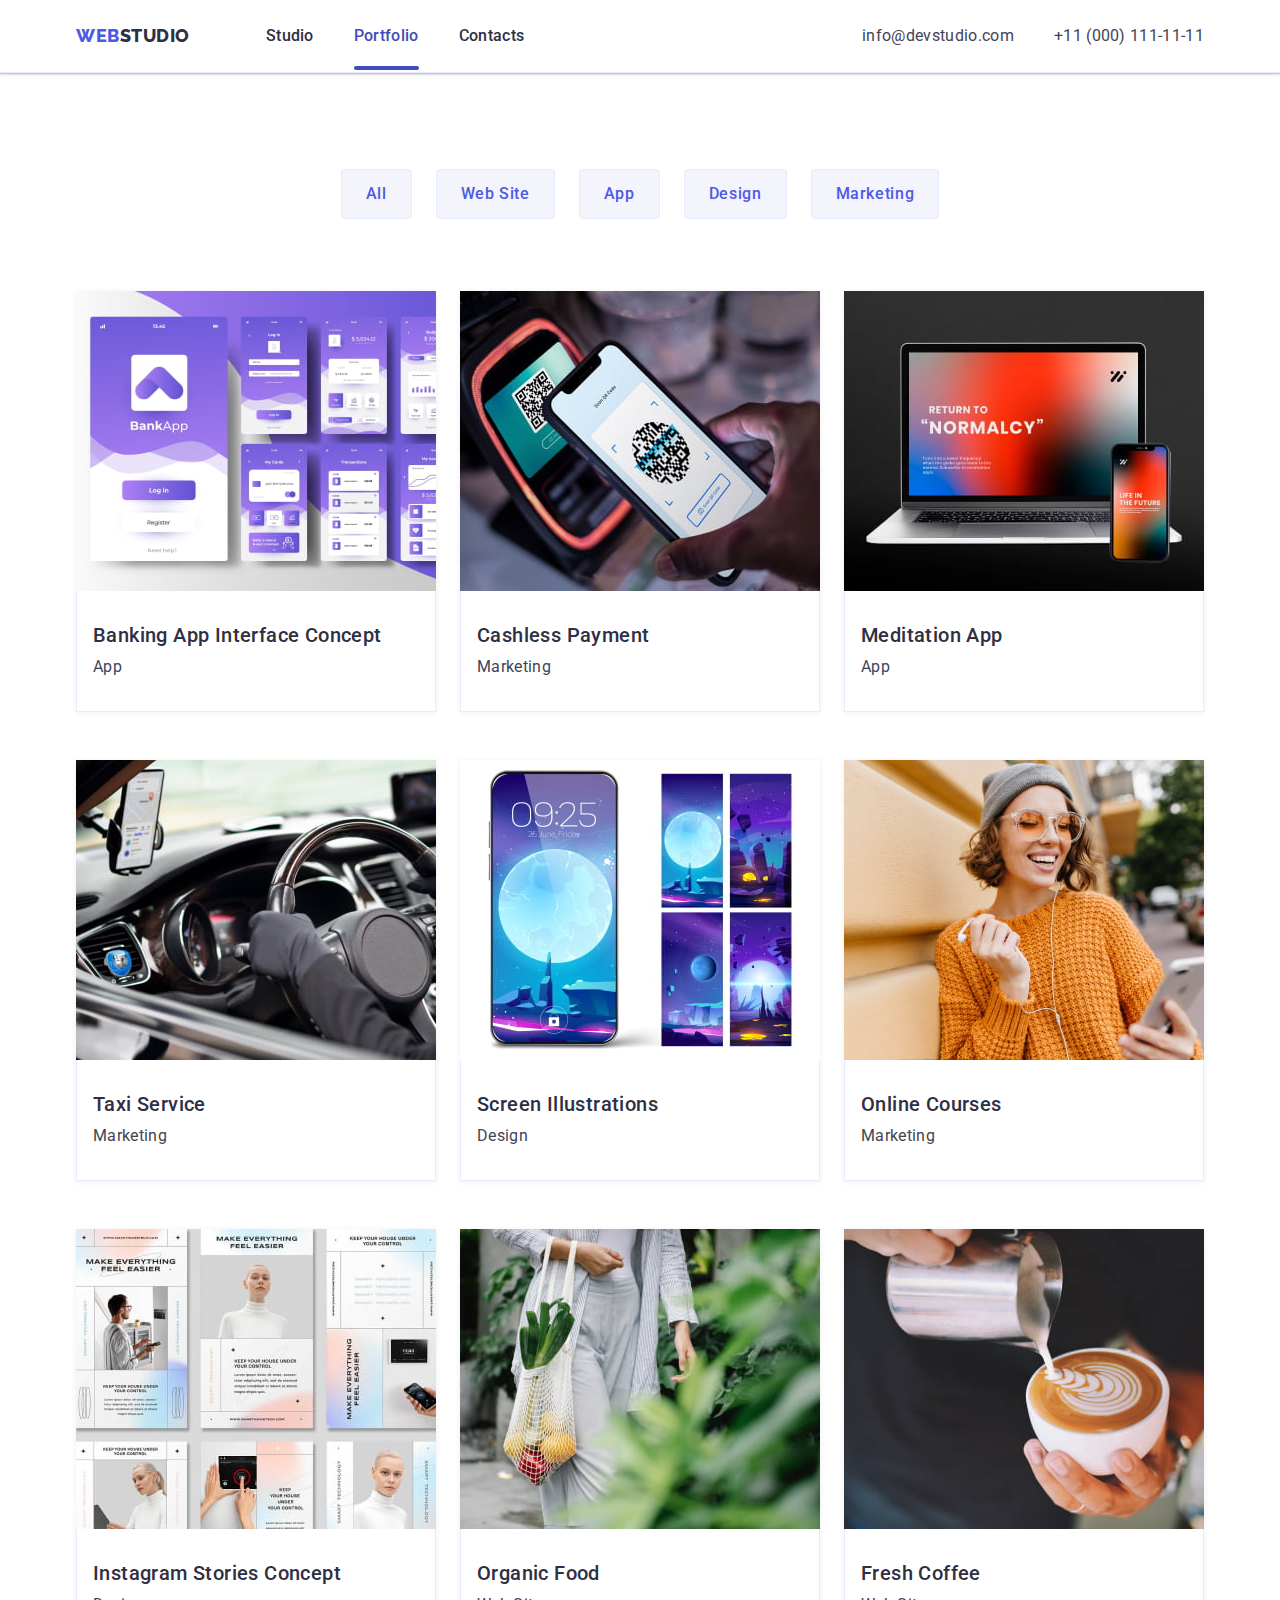
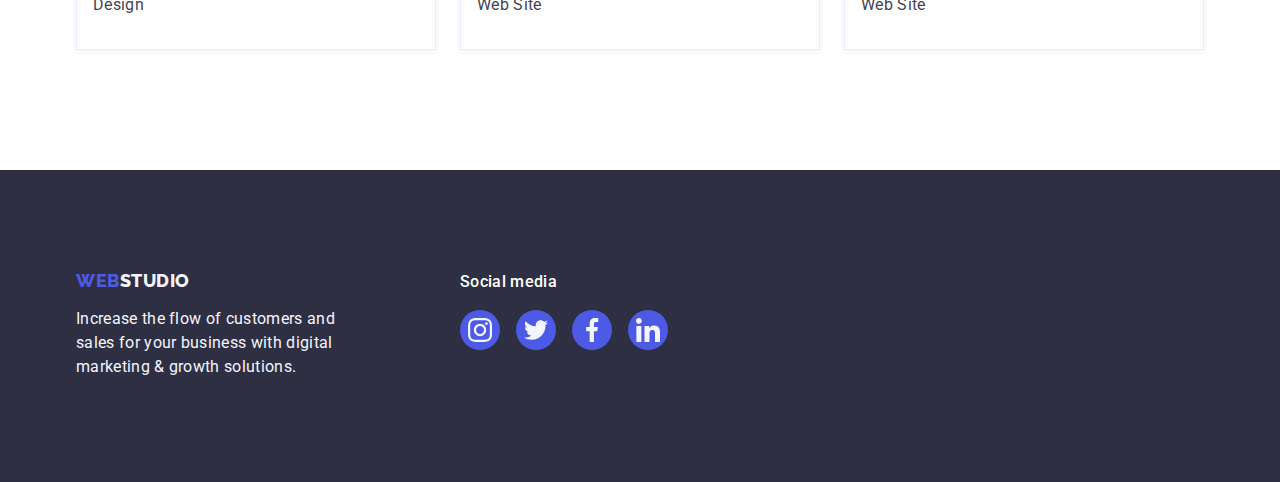
==== portfolio.html @ 7155918e "Initial commit" ====
<!DOCTYPE html>
<html lang="en">
  <head>
    <meta charset="UTF-8" />
    <meta http-equiv="X-UA-Compatible" content="IE=edge" />
    <meta name="viewport" content="width=device-width, initial-scale=1.0" />
    <title>Web Studio - Effective Solutions for Your Business</title>
    <link
      rel="stylesheet"
      href="https://cdn.jsdelivr.net/npm/modern-normalize@1.1.0/modern-normalize.min.css"
    />
    <link rel="stylesheet" href="./css/styles.css" />
    <link rel="preconnect" href="https://fonts.googleapis.com" />
    <link rel="preconnect" href="https://fonts.gstatic.com" crossorigin />
    <link
      href="https://fonts.googleapis.com/css2?family=Raleway:wght@800&family=Roboto:wght@400;500;700;900&display=swap"
      rel="stylesheet"
    />
  </head>
  <body>
    <header class="header">
      <div class="header-content container">
        <nav class="navigation">
          <a class="header-link-logo" href="./index.html"
            >Web<span class="logo-dark-color">Studio</span></a
          >
          <ul class="header-list">
            <li>
              <a class="nav-menu-item" href="./index.html">Studio</a>
            </li>
            <li>
              <a class="nav-menu-item active-page" href="./portfolio.html"
                >Portfolio</a
              >
            </li>
            <li><a class="nav-menu-item" href="">Contacts</a></li>
          </ul>
        </nav>
        <address class="address">
          <ul class="header-list">
            <li>
              <a class="address-list-item" href="mailto:info@devstudio.com"
                >info@devstudio.com</a
              >
            </li>
            <li>
              <a class="address-list-item" href="tel:+110001111111"
                >+11 (000) 111-11-11</a
              >
            </li>
          </ul>
        </address>
      </div>
    </header>
    <main>
      <section class="portfolio-section">
        <div class="container">
          <h1 class="visually-hidden" hidden>Portfolio</h1>
          <ul class="list buttons-list">
            <li><button type="button" class="filters-button">All</button></li>
            <li>
              <button type="button" class="filters-button">Web Site</button>
            </li>
            <li><button type="button" class="filters-button">App</button></li>
            <li>
              <button type="button" class="filters-button">Design</button>
            </li>
            <li>
              <button type="button" class="filters-button">Marketing</button>
            </li>
          </ul>
          <ul class="product-list">
            <li class="product-list-item">
              <a class="product-link" href="">
                <div class="product-image">
                  <img
                    src="./images/portfolio/img-1.jpg"
                    alt="Banking app"
                    width="360"
                    height="300"
                  />
                  <p class="product-overlay-text">
                    14 Stylish and User-Friendly App Design Concepts · Task
                    Manager App · Calorie Tracker App · Exotic Fruit Ecommerce
                    App · Cloud Storage App
                  </p>
                </div>
                <div class="product-description">
                  <h2 class="title">Banking App Interface Concept</h2>
                  <p class="page-text">App</p>
                </div>
              </a>
            </li>
            <li class="product-list-item">
              <a class="product-link" href="">
                <div class="product-image">
                  <img
                    src="./images/portfolio/img-2.jpg"
                    alt="Cashless payment marketing"
                    width="360"
                    height="300"
                  />
                  <p class="product-overlay-text">
                    14 Stylish and User-Friendly App Design Concepts · Task
                    Manager App · Calorie Tracker App · Exotic Fruit Ecommerce
                    App · Cloud Storage App
                  </p>
                </div>
                <div class="product-description">
                  <h2 class="title">Cashless Payment</h2>
                  <p class="page-text">Marketing</p>
                </div>
              </a>
            </li>
            <li class="product-list-item">
              <a class="product-link" href="">
                <div class="product-image">
                  <img
                    src="./images/portfolio/img-3.jpg"
                    alt="Meditation app"
                    width="360"
                    height="300"
                  />
                  <p class="product-overlay-text">
                    14 Stylish and User-Friendly App Design Concepts · Task
                    Manager App · Calorie Tracker App · Exotic Fruit Ecommerce
                    App · Cloud Storage App
                  </p>
                </div>
                <div class="product-description">
                  <h2 class="title">Meditation App</h2>
                  <p class="page-text">App</p>
                </div>
              </a>
            </li>
            <li class="product-list-item">
              <a class="product-link" href="">
                <div class="product-image">
                  <img
                    src="./images/portfolio/img-4.jpg"
                    alt="Taxi service"
                    width="360"
                    height="300"
                  />
                  <p class="product-overlay-text">
                    14 Stylish and User-Friendly App Design Concepts · Task
                    Manager App · Calorie Tracker App · Exotic Fruit Ecommerce
                    App · Cloud Storage App
                  </p>
                </div>
                <div class="product-description">
                  <h2 class="title">Taxi Service</h2>
                  <p class="page-text">Marketing</p>
                </div>
              </a>
            </li>
            <li class="product-list-item">
              <a class="product-link" href="">
                <div class="product-image">
                  <img
                    src="./images/portfolio/img-5.jpg"
                    alt="Screen illustrations design"
                    width="360"
                    height="300"
                  />
                  <p class="product-overlay-text">
                    14 Stylish and User-Friendly App Design Concepts · Task
                    Manager App · Calorie Tracker App · Exotic Fruit Ecommerce
                    App · Cloud Storage App
                  </p>
                </div>
                <div class="product-description">
                  <h2 class="title">Screen Illustrations</h2>
                  <p class="page-text">Design</p>
                </div>
              </a>
            </li>
            <li class="product-list-item">
              <a class="product-link" href="">
                <div class="product-image">
                  <img
                    src="./images/portfolio/img-6.jpg"
                    alt="Online courses marketing"
                    width="360"
                    height="300"
                  />
                  <p class="product-overlay-text">
                    14 Stylish and User-Friendly App Design Concepts · Task
                    Manager App · Calorie Tracker App · Exotic Fruit Ecommerce
                    App · Cloud Storage App
                  </p>
                </div>
                <div class="product-description">
                  <h2 class="title">Online Courses</h2>
                  <p class="page-text">Marketing</p>
                </div>
              </a>
            </li>
            <li class="product-list-item">
              <a class="product-link" href="">
                <div class="product-image">
                  <img
                    src="./images/portfolio/img-7.jpg"
                    alt="Instagram stories concept design"
                    width="360"
                    height="300"
                  />
                  <p class="product-overlay-text">
                    14 Stylish and User-Friendly App Design Concepts · Task
                    Manager App · Calorie Tracker App · Exotic Fruit Ecommerce
                    App · Cloud Storage App
                  </p>
                </div>
                <div class="product-description">
                  <h2 class="title">Instagram Stories Concept</h2>
                  <p class="page-text">Design</p>
                </div>
              </a>
            </li>
            <li class="product-list-item">
              <a class="product-link" href="">
                <div class="product-image">
                  <img
                    src="./images/portfolio/img-8.jpg"
                    alt="Organic food web site"
                    width="360"
                    height="300"
                  />
                  <p class="product-overlay-text">
                    14 Stylish and User-Friendly App Design Concepts · Task
                    Manager App · Calorie Tracker App · Exotic Fruit Ecommerce
                    App · Cloud Storage App
                  </p>
                </div>
                <div class="product-description">
                  <h2 class="title">Organic Food</h2>
                  <p class="page-text">Web Site</p>
                </div>
              </a>
            </li>
            <li class="product-list-item">
              <a class="product-link" href="">
                <div class="product-image">
                  <img
                    src="./images/portfolio/img-9.jpg"
                    alt="Fresh coffee web site"
                    width="360"
                    height="300"
                  />
                  <p class="product-overlay-text">
                    14 Stylish and User-Friendly App Design Concepts · Task
                    Manager App · Calorie Tracker App · Exotic Fruit Ecommerce
                    App · Cloud Storage App
                  </p>
                </div>
                <div class="product-description">
                  <h2 class="title">Fresh Coffee</h2>
                  <p class="page-text">Web Site</p>
                </div>
              </a>
            </li>
          </ul>
        </div>
      </section>
    </main>
    <footer class="footer">
      <div class="container footer-box">
        <div class="footer-text-box">
          <a class="footer-link-logo" href=""
            >Web<span class="logo-light-color">Studio</span></a
          >
          <p class="footer-text">
            Increase the flow of customers and sales for your business with
            digital marketing & growth solutions.
          </p>
        </div>
        <div class="footer-social-media">
          <p class="footer-social-media-title">Social media</p>
          <ul class="footer-social-links">
            <li class="social-links-item">
              <a
                class="social-links-link"
                href="https://www.instagram.com"
                target="_blank"
                rel="noopener noreferrer"
              >
                <svg class="social-links-icon" width="24" height="24">
                  <use href="./images/icons.svg#icon-instagram-2"></use>
                </svg>
              </a>
            </li>
            <li class="social-links-item">
              <a
                class="social-links-link"
                href="https://www.twitter.com"
                target="_blank"
                rel="noopener noreferrer"
              >
                <svg class="social-links-icon" width="24" height="24">
                  <use href="./images/icons.svg#icon-twitter-1"></use>
                </svg>
              </a>
            </li>
            <li class="social-links-item">
              <a
                class="social-links-link"
                href="https://www.facebook.com"
                target="_blank"
                rel="noopener noreferrer"
              >
                <svg class="social-links-icon" width="24" height="24">
                  <use href="./images/icons.svg#icon-facebook-1"></use>
                </svg>
              </a>
            </li>
            <li class="social-links-item">
              <a
                class="social-links-link"
                href="https://www.linkedin.com"
                target="_blank"
                rel="noopener noreferrer"
              >
                <svg class="social-links-icon" width="24" height="24">
                  <use href="./images/icons.svg#icon-linkedin-1"></use>
                </svg>
              </a>
            </li>
          </ul>
        </div>
      </div>
    </footer>
  </body>
</html>
---- css/styles.css ----
/**
  |============================
  | ROOT
  |============================
*/
:root {
  --primary-brand-color: #4d5ae5;
  --pressed-state-color: #404bbf;
  --dark-color: #2e2f42;
  --success-color: #31d0aa;
  --text-color: #434455;
  --subtle-Text-color: #8e8f99;
  --accent-color: #e7e9fc;
  --light-color: #f4f4fd;
  --modal-overlay-color: #2e2f4266;
  --hero-background-color: #2e2f42b3;
  --white-background-color: #ffffff;
  --modal-background-color: #fcfcfc;
  --shadow-color-1: #2e2f4214;
  --shadow-color-2: #2e2f4229;
  --button-shadow-color-1: #0000001a;
  --button-shadow-color-2: #00000014;
  --button-shadow-color-3: #0000001f;
  --modal-box-shadow-1: #00000024;
  --modal-shadow-2: #0000001f;
  --modal-shadow-3: #00000033;
  --close-button-border-color: #0000001a;
}
/**
  |============================
  | RESET
  |============================
*/
h1,
h2,
h3,
h4,
h5,
h6,
p {
  margin: 0;
}
ul,
ol {
  list-style: none;
  margin: 0;
  padding: 0;
}
a {
  text-decoration: none;
  color: currentColor;
}
button {
  font-family: inherit;
  cursor: pointer;
}
img {
  display: block;
}
/**
  |============================
  | COMMON
  |============================
*/
body {
  background-color: var(--white-background-color);
  font-family: Roboto, sans-serif;
  color: var(--text-color);
  line-height: 1.5;
  letter-spacing: 0.02em;
}
.list {
  display: flex;
  gap: 24px;
}
.container {
  width: 1158px;
  margin: 0 auto;
  padding: 0 15px;
}
.visually-hidden {
  position: absolute;
  width: 1px;
  height: 1px;
  margin: -1px;
  border: 0;
  padding: 0;
  white-space: nowrap;
  clip-path: inset(100%);
  clip: rect(0 0 0 0);
  overflow: hidden;
}
/**
  |============================
  | HEADER
  |============================
*/
.header-link-logo {
  font-family: 'Raleway', sans-serif;
  font-weight: 800;
  font-size: 18px;
  line-height: 1.17;
  letter-spacing: 0.03em;
  text-transform: uppercase;
  text-decoration: none;
  color: var(--primary-brand-color);
  margin-right: 76px;
}
.logo-dark-color {
  color: var(--dark-color);
}
.header-list {
  display: flex;
  gap: 40px;
}
.nav-menu-item {
  font-weight: 500;
  color: var(--dark-color);
  padding: 24px 0;
  transition: color 250ms cubic-bezier(0.4, 0, 0.2, 1);
}
.nav-menu-item:hover,
.nav-menu-item:focus,
.nav-menu-item:active {
  color: var(--pressed-state-color);
}
.address-list-item {
  color: var(--text-color);
  transition: color 250ms cubic-bezier(0.4, 0, 0.2, 1);
}
.address-list-item:hover,
.address-list-item:focus,
.address-list-item:active {
  color: var(--pressed-state-color);
}
.active-page {
  position: relative;
  color: var(--pressed-state-color);
}
.active-page::after {
  position: absolute;
  left: 0px;
  bottom: -1px;
  background-color: var(--pressed-state-color);
  content: '';
  width: 100%;
  height: 4px;
  border-radius: 2px;
}
.address {
  font-style: normal;
}
.header {
  padding: 24px 0;
  border-bottom: 1px solid #e7e9fc;
  box-shadow: 0px 2px 1px var(--shadow-color-1),
    0px 1px 1px var(--shadow-color-2), 0px 1px 6px var(--shadow-color-1);
}
.header-content {
  display: flex;
  justify-content: space-between;
}
.navigation {
  display: flex;
  align-items: center;
}
/**
  |============================
  | MAIN
  |============================
*/
.hero-section {
  max-width: 1440px;
  margin-left: auto;
  margin-right: auto;
  background-color: var(--dark-color);
  background-image: linear-gradient(
      var(--hero-background-color),
      var(--hero-background-color)
    ),
    url(../images/hero-background.jpg);
  background-repeat: no-repeat;
  background-position: center;
  background-size: cover;
  padding: 188px 0;
}
.features-section {
  padding: 120px 0;
}
.what-are-we-doing-section {
  padding-bottom: 120px;
}
.our-team-section {
  background-color: var(--light-color);
  padding: 120px 0;
}
.customers-section {
  padding: 120px 0;
}
.hero-button {
  background-color: var(--primary-brand-color);
  font-weight: 500;
  font-size: 16px;
  line-height: 1.5;
  letter-spacing: 0.04em;
  color: var(--white-background-color);
  text-align: center;
  display: block;
  margin: 0 auto;
  min-width: 169px;
  height: 56px;
  border: none;
  border-radius: 4px;
  cursor: pointer;
  transition: background-color 250ms cubic-bezier(0.4, 0, 0.2, 1);
}
.hero-button:hover,
.hero-button:focus {
  background-color: var(--pressed-state-color);
}
.features-list-item {
  flex-basis: calc((100% - 3 * 24px) / 4);
}
.what-are-we-doing-list-item {
  flex-basis: calc((100% - 2 * 24px) / 3);
}
.page-title {
  color: var(--white-background-color);
  font-size: 56px;
  line-height: 1.07;
  text-align: center;
  letter-spacing: 0.02em;
  max-width: 496px;
  margin-left: auto;
  margin-right: auto;
  margin-bottom: 48px;
}
.section-title {
  font-weight: 700;
  font-size: 36px;
  line-height: 1.11;
  letter-spacing: 0.02em;
  text-transform: capitalize;
  color: var(--dark-color);
  text-align: center;
  margin-bottom: 72px;
}
.title {
  font-weight: 500;
  font-size: 20px;
  line-height: 1.2;
  letter-spacing: 0.02em;
  color: var(--dark-color);
  margin-bottom: 8px;
}
.page-text {
  color: var(--text-color);
}
.team-card-title {
  text-align: center;
}
.team-card {
  flex-basis: calc((100% - 3 * 24px) / 4);
  border-radius: 0px 0px 4px 4px;
  background-color: var(--white-background-color);
  box-shadow: 0px 1px 6px var(--shadow-color-1),
    0px 1px 1px var(--shadow-color-2), 0px 2px 1px var(--shadow-color-1);
}
.team-card-text {
  text-align: center;
}
.team-member {
  padding: 32px 0;
}
.features-icon-box {
  display: flex;
  align-items: center;
  justify-content: center;
  height: 112px;
  background-color: var(--light-color);
  border-radius: 4px;
  padding: 24px 100px;
  margin-bottom: 8px;
}
.features-icon {
  display: block;
  width: 64px;
  height: 64px;
  margin: 0 auto;
}
.social-links-box {
  justify-content: space-between;
  padding-top: 8px;
  justify-content: center;
}
.social-links-item {
  width: 40px;
  height: 40px;
}
.social-links-link {
  width: 100%;
  height: 100%;
  background-color: var(--primary-brand-color);
  border-radius: 50%;
  display: flex;
  align-items: center;
  justify-content: center;
  transition: background-color 250ms cubic-bezier(0.4, 0, 0.2, 1);
}
.social-links-icon {
  fill: var(--light-color);
}
.social-links-link:hover,
.social-links-link:focus {
  background-color: var(--pressed-state-color);
}
.customers-list-item {
  width: calc((100% - 120px) / 6);
  height: 88px;
}
.customer-card {
  display: flex;
  align-items: center;
  justify-content: center;
  width: 100%;
  height: 100%;
  border: 1px solid var(--subtle-Text-color);
  border-radius: 4px;
  color: var(--subtle-Text-color);
  transition: border-color 250ms cubic-bezier(0.4, 0, 0.2, 1),
    color 250ms cubic-bezier(0.4, 0, 0.2, 1);
}
.customer-icon {
  fill: currentColor;
}
.customer-card:hover,
.customer-card:focus {
  border-color: var(--pressed-state-color);
  color: var(--pressed-state-color);
}

/**
  |============================
  | FOOTER
  |============================
*/
.logo-light-color {
  color: var(--light-color);
}
.footer-text {
  color: var(--light-color);
  max-width: 264px;
}
.footer {
  background-color: var(--dark-color);
  padding: 100px 0;
}
.footer-link-logo {
  font-family: 'Raleway', sans-serif;
  font-weight: 800;
  font-size: 18px;
  line-height: 1.17;
  letter-spacing: 0.03em;
  text-transform: uppercase;
  text-decoration: none;
  color: var(--primary-brand-color);
  display: inline-block;
  margin-bottom: 16px;
}
.footer-text-box {
  width: 264px;
  height: 112px;
  margin-right: 120px;
}
.footer-social-media {
  width: 208px;
  height: 80px;
}
.footer-social-media-title {
  font-weight: 500;
  font-size: 16px;
  line-height: 1.5;
  letter-spacing: 0.02em;
  color: var(--white-background-color);
  margin-bottom: 16px;
}
.footer-social-links {
  display: flex;
  gap: 16px;
}
.footer-box {
  display: flex;
  align-items: baseline;
}
.footer-social-links .social-links-link:hover,
.footer-social-links .social-links-link:focus {
  background-color: var(--success-color);
}
/**
  |============================
  | MODAL
  |============================
*/
.backdrop {
  position: fixed;
  top: 0px;
  left: 0px;
  height: 100vh;
  width: 100vw;
  background-color: var(--modal-overlay-color);
  opacity: 1;
  transition: opacity 250ms cubic-bezier(0.4, 0, 0.2, 1),
    visibility 250ms cubic-bezier(0.4, 0, 0.2, 1);
}
.backdrop.is-hidden {
  visibility: hidden;
  opacity: 0;
  pointer-events: none;
}
.modal-window {
  position: absolute;
  top: 50%;
  left: 50%;
  transform: translate(-50%, -50%);
  min-height: 584px;
  width: 408px;
  padding: 24px;
  background: var(--modal-background-color);
  box-shadow: 0px 1px 1px var(--modal-box-shadow-1),
    0px 1px 3px var(--modal-shadow-2), 0px 2px 1px var(--modal-shadow-3);
  border-radius: 4px;
  transition: transform 250ms cubic-bezier(0.4, 0, 0.2, 1);
}
.modal-close-button {
  display: flex;
  position: absolute;
  top: 24px;
  right: 24px;
  align-items: center;
  justify-content: center;
  width: 24px;
  height: 24px;
  padding: 0;
  cursor: pointer;
  background-color: var(--accent-color);
  border: 1px solid var(--close-button-border-color);
  border-radius: 50%;
  transition: background-color 250ms cubic-bezier(0.4, 0, 0.2, 1),
    border 250ms cubic-bezier(0.4, 0, 0.2, 1);
}
.modal-close-button:hover,
.modal-close-button:focus {
  background-color: var(--pressed-state-color);
  border: 0px;
}
.modal-close-button-icon {
  fill: var(--dark-color);
  transition: fill 250ms cubic-bezier(0.4, 0, 0.2, 1);
}
.modal-close-button:hover .modal-close-button-icon,
.modal-close-button:focus .modal-close-button-icon {
  fill: var(--white-background-color);
}
/**
  |============================
  | PORTFOLIO
  |============================
*/
.portfolio-section {
  padding-top: 96px;
  padding-bottom: 120px;
}
.buttons-list {
  justify-content: center;
  margin-bottom: 72px;
}
.filters-button {
  background-color: var(--light-color);
  font-weight: 500;
  font-size: 16px;
  line-height: 1.5;
  letter-spacing: 0.04em;
  color: var(--primary-brand-color);
  text-align: center;
  border: 1px solid var(--accent-color);
  padding: 12px 24px;
  border-radius: 4px;
  transition: color 250ms cubic-bezier(0.4, 0, 0.2, 1),
    background-color 250ms cubic-bezier(0.4, 0, 0.2, 1),
    border-color 250ms cubic-bezier(0.4, 0, 0.2, 1),
    box-shadow 250ms cubic-bezier(0.4, 0, 0.2, 1);
}
.filters-button:hover,
.filters-button:focus,
.filters-button:active {
  color: var(--white-background-color);
  background-color: var(--pressed-state-color);
  border: 1px solid transparent;
  box-shadow: 0px 3px 1px var(--button-shadow-color-1),
    0px 2px 1px var(--button-shadow-color-2),
    0px 2px 2px var(--button-shadow-color-3);
}
.product-list {
  display: flex;
  flex-wrap: wrap;
  column-gap: 24px;
  row-gap: 48px;
}
.product-list-item {
  flex-basis: calc((100% - 2 * 24px) / 3);
}
.product-link {
  display: block;
  box-shadow: 0px 1px 6px var(--shadow-color-1);
  transition: box-shadow 250ms cubic-bezier(0.4, 0, 0.2, 1);
}
.product-description {
  border: 1px solid #e7e9fc;
  border-top: none;
  padding: 32px 16px;
}
.product-image {
  position: relative;
  overflow: hidden;
}
.product-overlay-text {
  position: absolute;
  top: 0;
  width: 100%;
  height: 100%;
  transform: translateY(100%);
  transition: transform 250ms cubic-bezier(0.4, 0, 0.2, 1);
  background: var(--primary-brand-color);
  padding: 40px 32px;
  color: var(--light-color);
  font-size: 16px;
  line-height: 1.5;
  letter-spacing: 0.02em;
}
.product-link:hover .product-overlay-text,
.product-link:focus .product-overlay-text {
  transform: translateY(0%);
}
.product-link:hover,
.product-link:focus {
  box-shadow: 0px 1px 6px var(--shadow-color-1),
    0px 1px 1px var(--shadow-color-2), 0px 2px 1px var(--shadow-color-1);
}
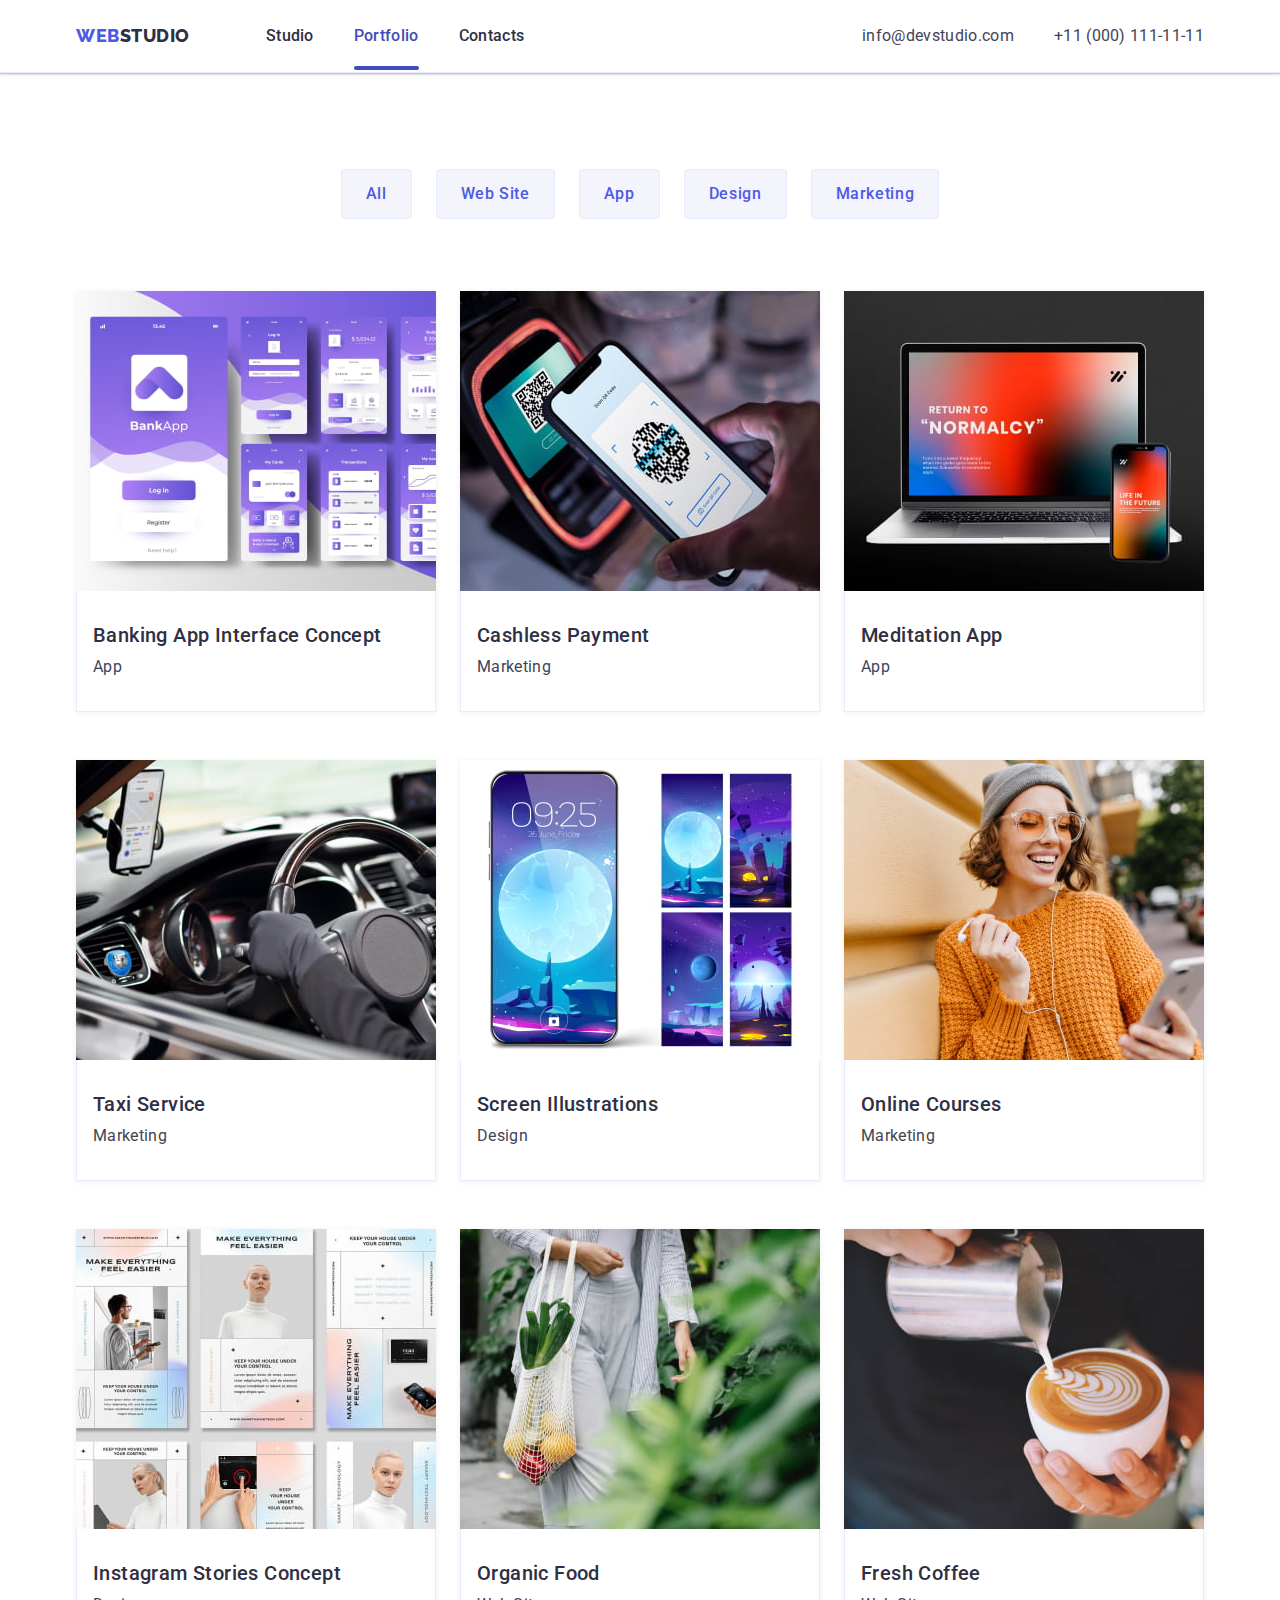
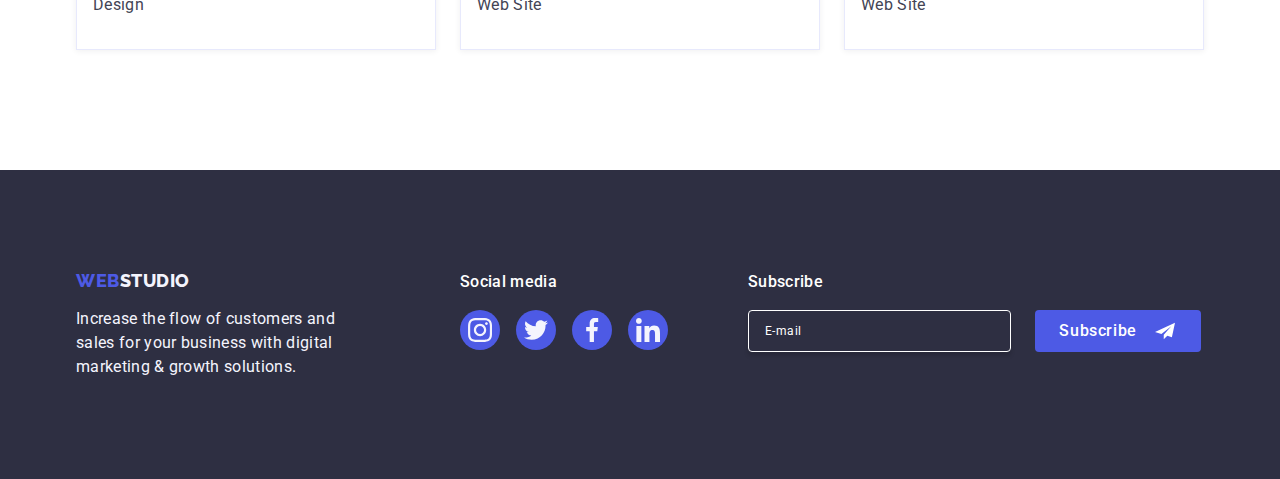
==== commit dbeef6d7: "1" ====
--- a/portfolio.html
+++ b/portfolio.html
@@ -266,7 +266,7 @@
     <footer class="footer">
       <div class="container footer-box">
         <div class="footer-text-box">
-          <a class="footer-link-logo" href=""
+          <a class="footer-link-logo" href="./index.html"
             >Web<span class="logo-light-color">Studio</span></a
           >
           <p class="footer-text">
@@ -275,7 +275,7 @@
           </p>
         </div>
         <div class="footer-social-media">
-          <p class="footer-social-media-title">Social media</p>
+          <p class="footer-title">Social media</p>
           <ul class="footer-social-links">
             <li class="social-links-item">
               <a
@@ -327,6 +327,29 @@
             </li>
           </ul>
         </div>
+        <div class="footer-subscribe">
+          <p class="footer-title">Subscribe</p>
+          <div class="footer-subscribe-input">
+            <label class="visually-hidden" for="e-mail">E-mail </label>
+            <input
+              class="subscribe-email-input"
+              id="e-mail"
+              type="email"
+              name="email"
+              placeholder="E-mail"
+            />
+            <a
+              href=""
+              class="subscribe-link"
+              target="_blank"
+              rel="noopener noreferrer"
+              >Subscribe
+              <svg class="subscribe-icon" width="24" height="20">
+                <use href="./images/icons.svg#icon-subscribe"></use>
+              </svg>
+            </a>
+          </div>
+        </div>
       </div>
     </footer>
   </body>
--- a/css/styles.css
+++ b/css/styles.css
@@ -25,6 +25,7 @@
   --modal-shadow-2: #0000001f;
   --modal-shadow-3: #00000033;
   --close-button-border-color: #0000001a;
+  --subscribe-button-shadow: #00000026;
 }
 /**
   |============================
@@ -56,6 +57,10 @@
 }
 img {
   display: block;
+}
+textarea:focus,
+input:focus {
+  outline: none;
 }
 /**
   |============================
@@ -369,14 +374,15 @@
 }
 .footer-text-box {
   width: 264px;
-  height: 112px;
+  min-height: 112;
   margin-right: 120px;
 }
 .footer-social-media {
   width: 208px;
-  height: 80px;
-}
-.footer-social-media-title {
+  min-height: 80;
+  margin-right: 80px;
+}
+.footer-title {
   font-weight: 500;
   font-size: 16px;
   line-height: 1.5;
@@ -388,6 +394,33 @@
   display: flex;
   gap: 16px;
 }
+.footer-subscribe {
+  width: 453px;
+  min-height: 80;
+}
+.footer-subscribe-input {
+  display: flex;
+  gap: 24px;
+}
+.subscribe-link {
+  display: flex;
+  font-family: Roboto;
+  font-size: 16px;
+  font-weight: 500;
+  line-height: 24px;
+  letter-spacing: 0.04em;
+  text-align: center;
+  color: var(--white-background-color);
+  background-color: var(--primary-brand-color);
+  padding: 8px 24px;
+  border-radius: 4px;
+  align-items: center;
+  transition: background-color 250ms cubic-bezier(0.4, 0, 0.2, 1);
+}
+.subscribe-link:hover,
+.subscribe-link:focus {
+  background-color: var(--pressed-state-color);
+}
 .footer-box {
   display: flex;
   align-items: baseline;
@@ -395,6 +428,32 @@
 .footer-social-links .social-links-link:hover,
 .footer-social-links .social-links-link:focus {
   background-color: var(--success-color);
+}
+.subscribe-icon {
+  fill: var(--white-background-color);
+  margin-left: 16px;
+}
+.subscribe-email-input {
+  border: 1px solid var(--white-background-color);
+  border-radius: 4px;
+  padding: 8px 16px;
+  width: 264px;
+  box-shadow: 0px 4px 4px 0px var(--subscribe-button-shadow);
+  background-color: var(--dark-color);
+  color: var(--white-background-color);
+  font-family: Roboto;
+  font-size: 12px;
+  font-weight: 400;
+  line-height: 2em;
+  letter-spacing: 0.04em;
+}
+.subscribe-email-input::placeholder {
+  font-family: Roboto;
+  font-size: 12px;
+  font-weight: 400;
+  line-height: 2em;
+  letter-spacing: 0.04em;
+  color: var(--white-background-color);
 }
 /**
   |============================
@@ -461,6 +520,102 @@
 .modal-close-button:focus .modal-close-button-icon {
   fill: var(--white-background-color);
 }
+.modal-title {
+  padding-top: 48px;
+  padding-bottom: 16px;
+  font-weight: 500;
+  line-height: 24px;
+  letter-spacing: 0.02em;
+  text-align: center;
+}
+.modal-form {
+  display: flex;
+  flex-direction: column;
+}
+.modal-label {
+  display: block;
+  position: relative;
+  font-size: 12px;
+  font-weight: 400;
+  line-height: 14px;
+  letter-spacing: 0.04em;
+  color: var(--subtle-Text-color);
+  margin-bottom: 4px;
+}
+.modal-input {
+  border: 1px solid var(--modal-overlay-color);
+  border-radius: 4px;
+  margin-bottom: 8px;
+  padding-top: 10px;
+  padding-bottom: 10px;
+  padding-left: 38px;
+  padding-right: 16px;
+  min-height: 40px;
+  transition: border-color 250ms cubic-bezier(0.4, 0, 0.2, 1);
+}
+.modal-input:focus-within {
+  border-color: var(--primary-brand-color);
+}
+.modal-textarea {
+  display: block;
+  border: 1px solid var(--modal-overlay-color);
+  border-radius: 4px;
+  margin-bottom: 8px;
+  padding: 8px 16px;
+  resize: none;
+  font-family: Roboto;
+  font-size: 12px;
+  font-weight: 400;
+  line-height: 14px;
+  letter-spacing: 0.04em;
+  color: var(--subtle-Text-color);
+  height: 120px;
+  transition: border-color 250ms cubic-bezier(0.4, 0, 0.2, 1);
+}
+.modal-textarea:focus-within {
+  border-color: var(--primary-brand-color);
+}
+.modal-textarea::placeholder {
+  font-family: Roboto;
+  font-size: 12px;
+  font-weight: 400;
+  line-height: 14px;
+  letter-spacing: 0.04em;
+  color: var(--subtle-Text-color);
+}
+.modal-input-icon {
+  display: block;
+  position: absolute;
+  top: 26px;
+  left: 16px;
+  fill: var(--dark-color);
+  transition: fill 250ms cubic-bezier(0.4, 0, 0.2, 1);
+}
+.modal-input-container {
+  display: flex;
+}
+.modal-chekbox {
+  height: 16px;
+  width: 16px;
+  border: 1px solid var(--modal-overlay-color);
+  border-radius: 2px;
+  margin-right: 8px;
+}
+.modal-checkbox-text {
+  font-size: 12px;
+  font-weight: 400;
+  line-height: 16px;
+  letter-spacing: 0.04em;
+  color: var(--subtle-Text-color);
+}
+.modal-checkbox-link {
+  font-size: 12px;
+  font-weight: 400;
+  line-height: 16px;
+  letter-spacing: 0.04em;
+  color: var(--primary-brand-color);
+  text-decoration: underline;
+}
 /**
   |============================
   | PORTFOLIO
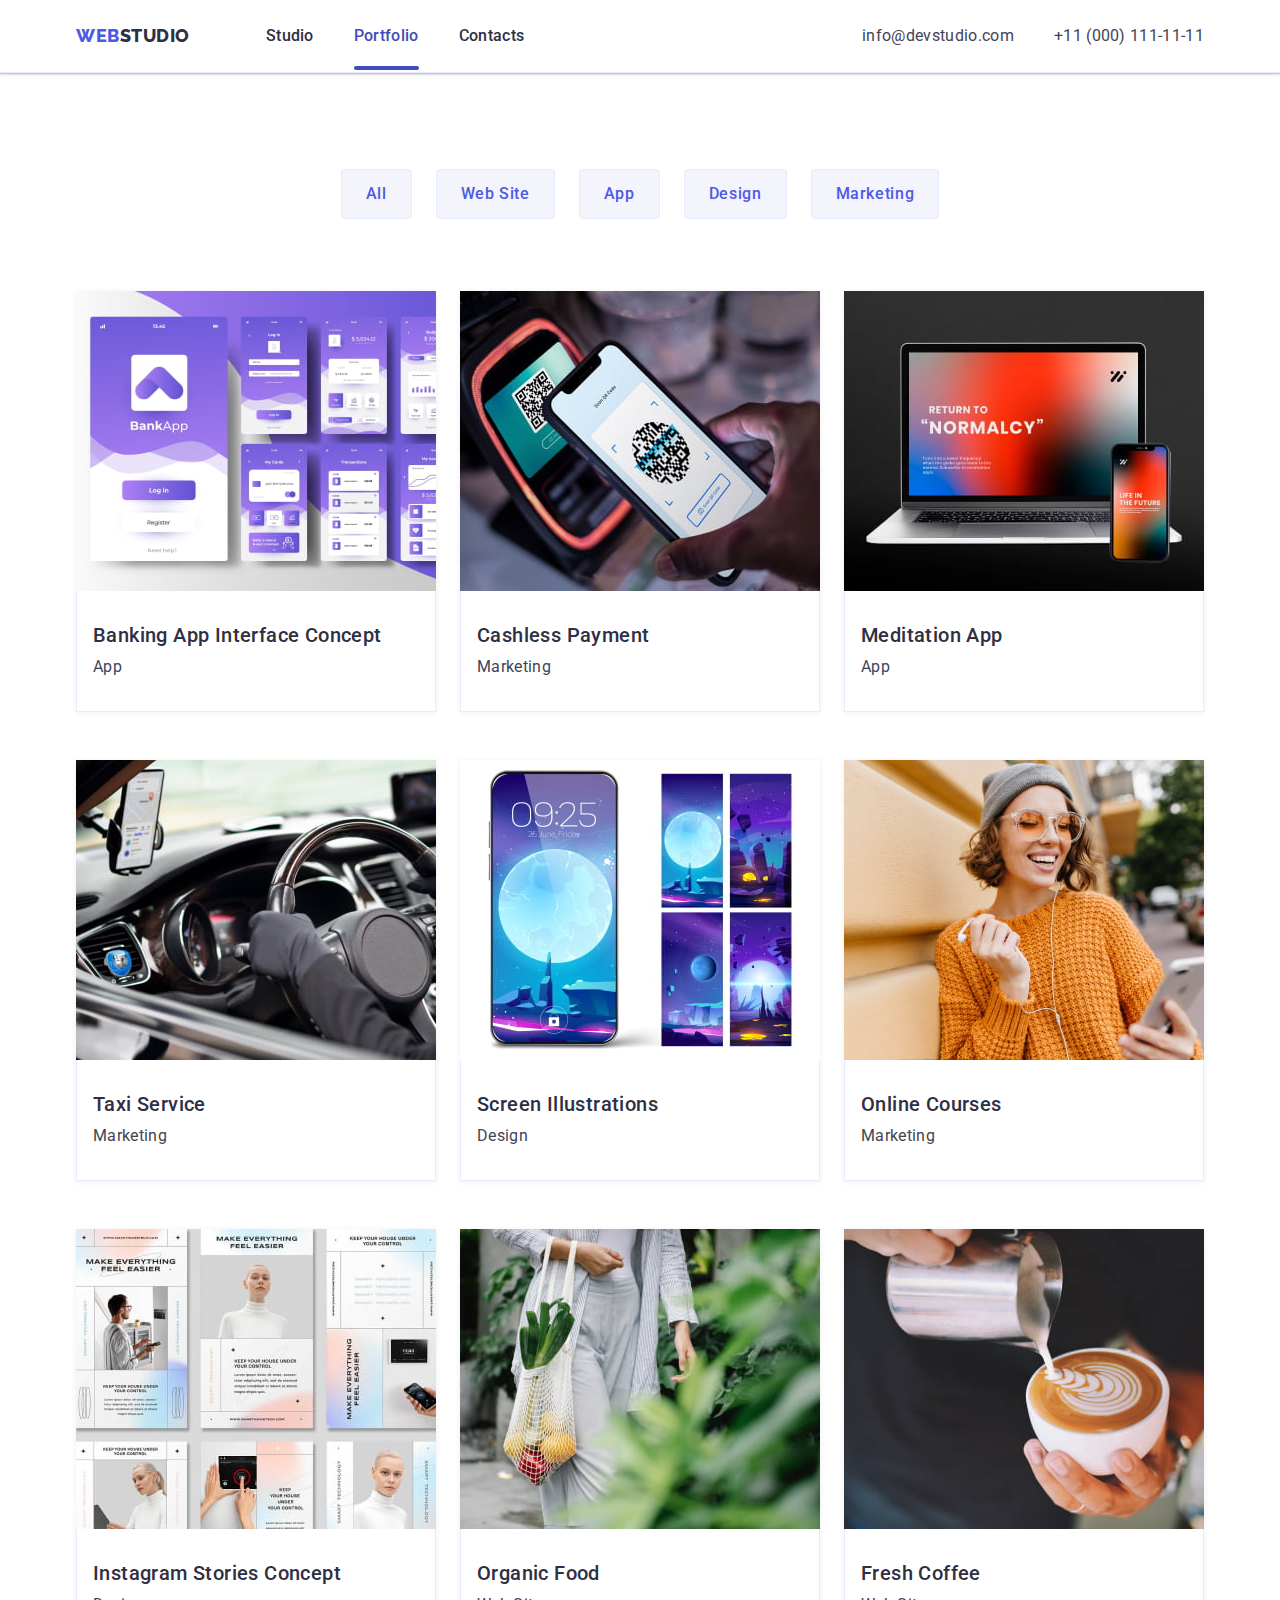
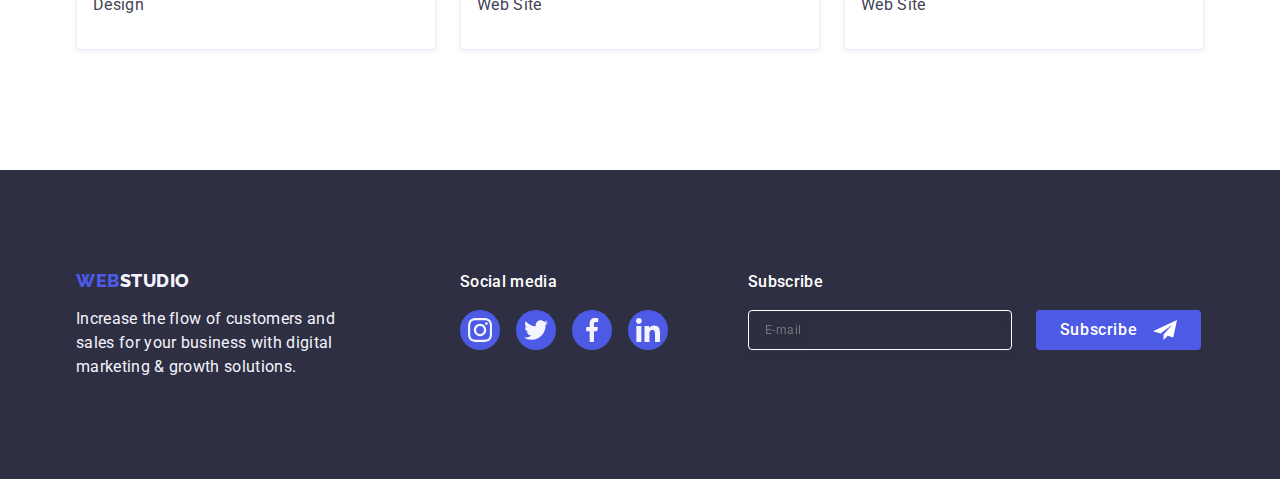
==== commit 619e936b: "2" ====
--- a/portfolio.html
+++ b/portfolio.html
@@ -327,28 +327,25 @@
             </li>
           </ul>
         </div>
-        <div class="footer-subscribe">
+        <div class="footer-subscribe-container">
           <p class="footer-title">Subscribe</p>
-          <div class="footer-subscribe-input">
-            <label class="visually-hidden" for="e-mail">E-mail </label>
-            <input
-              class="subscribe-email-input"
-              id="e-mail"
-              type="email"
-              name="email"
-              placeholder="E-mail"
-            />
-            <a
-              href=""
-              class="subscribe-link"
-              target="_blank"
-              rel="noopener noreferrer"
-              >Subscribe
-              <svg class="subscribe-icon" width="24" height="20">
+          <form class="footer-subscribe-form">
+            <label class="footer-subscribe-form-label"
+              ><input
+                class="footer-subscribe-email-input"
+                id="e-mail"
+                type="email"
+                name="email"
+                placeholder="E-mail"
+              />
+            </label>
+            <button class="footer-subscribe-button" type="submit">
+              Subscribe
+              <svg class="subscribe-icon" width="24" height="24">
                 <use href="./images/icons.svg#icon-subscribe"></use>
               </svg>
-            </a>
-          </div>
+            </button>
+          </form>
         </div>
       </div>
     </footer>
--- a/css/styles.css
+++ b/css/styles.css
@@ -390,70 +390,67 @@
   color: var(--white-background-color);
   margin-bottom: 16px;
 }
+.footer-box {
+  display: flex;
+  align-items: baseline;
+}
 .footer-social-links {
   display: flex;
   gap: 16px;
-}
-.footer-subscribe {
-  width: 453px;
-  min-height: 80;
-}
-.footer-subscribe-input {
-  display: flex;
-  gap: 24px;
-}
-.subscribe-link {
-  display: flex;
-  font-family: Roboto;
-  font-size: 16px;
-  font-weight: 500;
-  line-height: 24px;
-  letter-spacing: 0.04em;
-  text-align: center;
-  color: var(--white-background-color);
-  background-color: var(--primary-brand-color);
-  padding: 8px 24px;
-  border-radius: 4px;
-  align-items: center;
-  transition: background-color 250ms cubic-bezier(0.4, 0, 0.2, 1);
-}
-.subscribe-link:hover,
-.subscribe-link:focus {
-  background-color: var(--pressed-state-color);
-}
-.footer-box {
-  display: flex;
-  align-items: baseline;
 }
 .footer-social-links .social-links-link:hover,
 .footer-social-links .social-links-link:focus {
   background-color: var(--success-color);
 }
+.footer-subscribe-container {
+}
+.footer-subscribe-form {
+  display: flex;
+  gap: 24px;
+}
+.footer-subscribe-form-label {
+}
+.footer-subscribe-email-input {
+  width: 264px;
+  height: 40px;
+  border: 1px solid var(--white-background-color);
+  background-color: transparent;
+  font-size: 12px;
+  line-height: 1.5;
+  letter-spacing: 0.04em;
+  padding-left: 16px;
+  filter: drop-shadow(0px 4px 4px var(--subscribe-button-shadow));
+  border-radius: 4px;
+  color: var(--white-background-color);
+}
+.subscribe-email-input::placeholder {
+  color: var(--white-background-color);
+}
+.footer-subscribe-button {
+  min-width: 165px;
+  height: 40px;
+  display: flex;
+  justify-content: center;
+  align-items: center;
+  font-family: 'Roboto', sans-serif;
+  font-size: 16px;
+  font-weight: 500;
+  line-height: 1.5;
+  letter-spacing: 0.04em;
+  color: var(--white-background-color);
+  cursor: pointer;
+  background-color: var(--primary-brand-color);
+  border: none;
+  border-radius: 4px;
+  transition: background-color 250ms cubic-bezier(0.4, 0, 0.2, 1);
+}
+.footer-subscribe-button:hover,
+.footer-subscribe-button:focus {
+  background-color: var(--pressed-state-color);
+}
 .subscribe-icon {
   fill: var(--white-background-color);
   margin-left: 16px;
-}
-.subscribe-email-input {
-  border: 1px solid var(--white-background-color);
-  border-radius: 4px;
-  padding: 8px 16px;
-  width: 264px;
-  box-shadow: 0px 4px 4px 0px var(--subscribe-button-shadow);
-  background-color: var(--dark-color);
-  color: var(--white-background-color);
-  font-family: Roboto;
-  font-size: 12px;
-  font-weight: 400;
-  line-height: 2em;
-  letter-spacing: 0.04em;
-}
-.subscribe-email-input::placeholder {
-  font-family: Roboto;
-  font-size: 12px;
-  font-weight: 400;
-  line-height: 2em;
-  letter-spacing: 0.04em;
-  color: var(--white-background-color);
 }
 /**
   |============================
